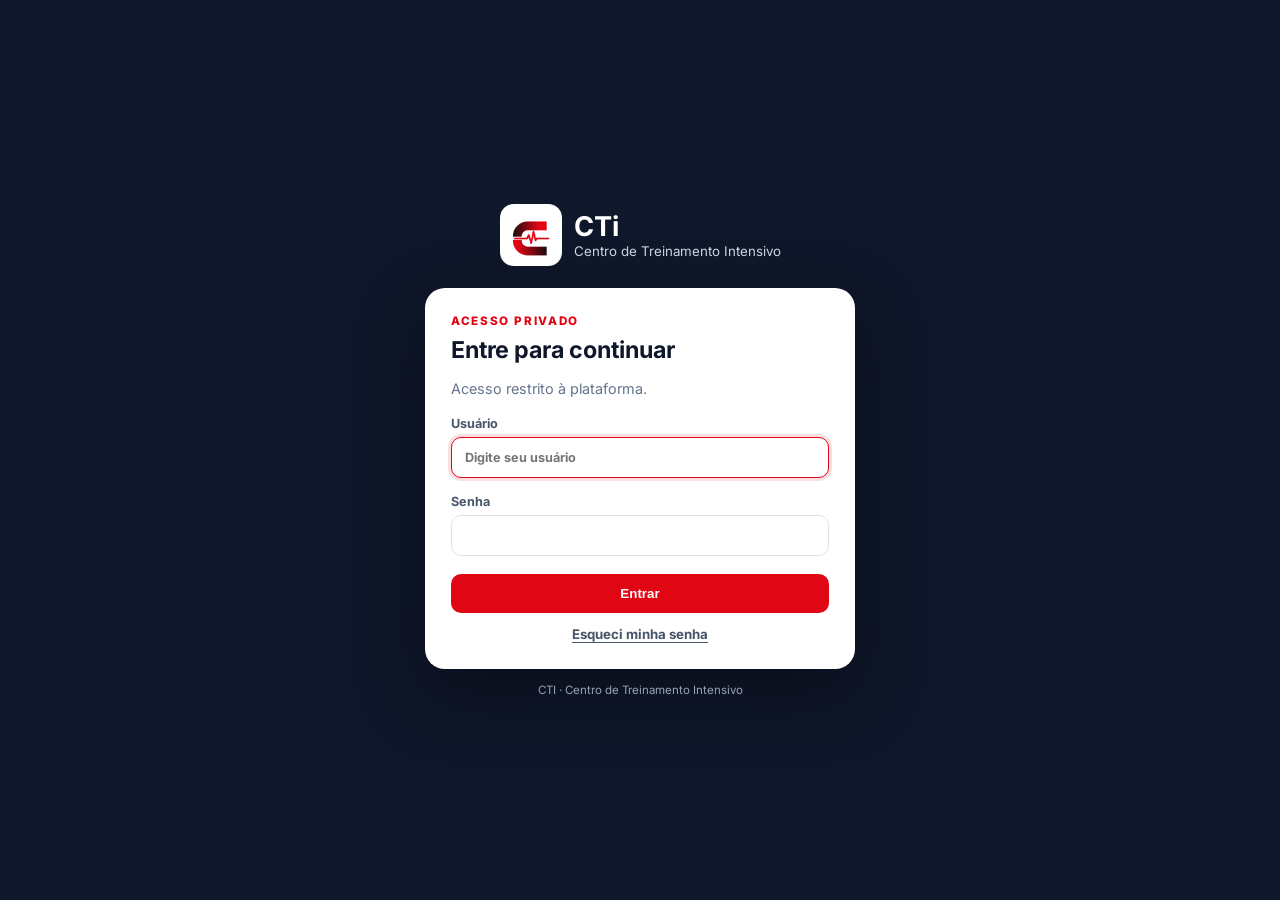
==== static/login.html @ c362c06e "recovery: canonical CTI v31 + MB32 stable tree" ====
<!doctype html>
<html lang="pt-BR">
<head>
<meta charset="utf-8">
<meta name="viewport" content="width=device-width,initial-scale=1,viewport-fit=cover">
<meta name="theme-color" content="#0F172A">
<meta name="robots" content="noindex,nofollow,noarchive">
<title>CTi · Acesso privado</title>
<link rel="icon" type="image/png" href="/static/img/favicon-32.png">
<link rel="preload" href="/static/fonts/inter-latin.woff2" as="font" type="font/woff2" crossorigin>
<link rel="stylesheet" href="/static/login.css">
</head>
<body><div class="wrap">
<div class="brand"><img src="/static/img/icon-192.png" alt="CTi"><div><strong>CTi</strong><small>Centro de Treinamento Intensivo</small></div></div>
<div class="card">
<div class="tag">Acesso privado</div><h1>Entre para continuar</h1>
<p class="muted">Acesso restrito à plataforma.</p>
<form id="form" autocomplete="on">
<label class="f">Usuário<input id="user" name="username" autocomplete="username" placeholder="Digite seu usuário" autocapitalize="none" spellcheck="false" autofocus required></label>
<label class="f">Senha<input id="pass" name="password" type="password" autocomplete="current-password" required></label>
<button class="btn" id="btn" type="submit">Entrar</button>
<button class="linkbtn" id="forgot" type="button">Esqueci minha senha</button>
<div class="err" id="err"></div><div class="cfg" id="cfg"></div>
</form>
<div class="recovery" id="recovery" hidden>
<div class="divider"><span>Recuperar acesso</span></div>
<p class="muted">Use sua chave de recuperação administrativa. Ela libera uma sessão temporária para você entrar e trocar a senha principal na Vercel.</p>
<form id="recoveryForm" autocomplete="off">
<label class="f">Usuário<input id="recoveryUser" name="recovery_username" autocomplete="username" placeholder="Digite seu usuário" autocapitalize="none" spellcheck="false" required></label>
<label class="f">Chave de recuperação<input id="recoveryCode" name="recovery_code" type="password" autocomplete="off" required></label>
<button class="btn secondary" id="recoveryBtn" type="submit">Recuperar acesso</button>
<button class="linkbtn" id="backLogin" type="button">Voltar ao login</button>
<div class="err" id="recoveryErr"></div>
<div class="ok" id="recoveryOk"></div>
</form>
</div>
</div><div class="foot">CTI · Centro de Treinamento Intensivo</div>
</div>
<script src="/static/login.js" defer></script></body></html>
---- static/login.css ----
@font-face{font-family:Inter;src:url(/static/fonts/inter-latin.woff2) format('woff2');font-display:swap;font-weight:400 800}
*{box-sizing:border-box}body{margin:0;min-height:100svh;display:grid;place-items:center;background:#0f172a;font-family:Inter,system-ui,sans-serif;color:#0f172a;padding:24px}.wrap{width:min(430px,100%)}.brand{display:flex;justify-content:center;align-items:center;gap:12px;margin-bottom:22px;color:#fff}.brand img{width:62px;height:62px}.brand strong{font-size:1.7rem}.brand small{display:block;color:#cbd5e1}.card{background:#fff;border-radius:20px;padding:26px;box-shadow:0 24px 70px #0006}.tag{font-size:.73rem;text-transform:uppercase;letter-spacing:.14em;color:#e10613;font-weight:800}.card h1{font-size:1.45rem;margin:8px 0 6px}.muted{color:#64748b;font-size:.9rem;line-height:1.5}.f{display:block;margin-top:16px;font-size:.79rem;font-weight:700;color:#475569}.f input{width:100%;margin-top:6px;border:1px solid #dbe1ea;border-radius:10px;padding:12px 13px;font:inherit;outline:none;background:#fff}.f input:focus{border-color:#e10613;box-shadow:0 0 0 3px #e1061320}.btn{width:100%;border:0;border-radius:10px;background:#e10613;color:#fff;padding:12px;margin-top:18px;font-weight:800;cursor:pointer}.btn:disabled{opacity:.6;cursor:wait}.err{display:none;background:#fee2e2;color:#991b1b;border-radius:9px;padding:10px 12px;margin-top:12px;font-size:.85rem}.foot{text-align:center;color:#94a3b8;font-size:.72rem;margin-top:14px}.cfg{background:#fff7ed;color:#9a3412;border-radius:9px;padding:10px 12px;margin-top:12px;font-size:.84rem;display:none}@media(max-width:480px){body{padding:16px}.card{padding:22px;border-radius:16px}.brand{justify-content:flex-start}.brand img{width:52px;height:52px}}
.linkbtn{display:block;margin:12px auto 0;border:0;background:transparent;color:#475569;font:inherit;font-size:.83rem;font-weight:700;cursor:pointer;text-decoration:underline;text-underline-offset:3px}.linkbtn:hover{color:#e10613}.recovery[hidden]{display:none}.divider{display:flex;align-items:center;gap:10px;margin:4px 0 12px;color:#64748b;font-size:.76rem;font-weight:800;text-transform:uppercase;letter-spacing:.08em}.divider:before,.divider:after{content:"";height:1px;background:#e2e8f0;flex:1}.secondary{background:#0f172a}.ok{display:none;background:#dcfce7;color:#166534;border-radius:9px;padding:10px 12px;margin-top:12px;font-size:.85rem}.recovery .muted{margin-top:0}
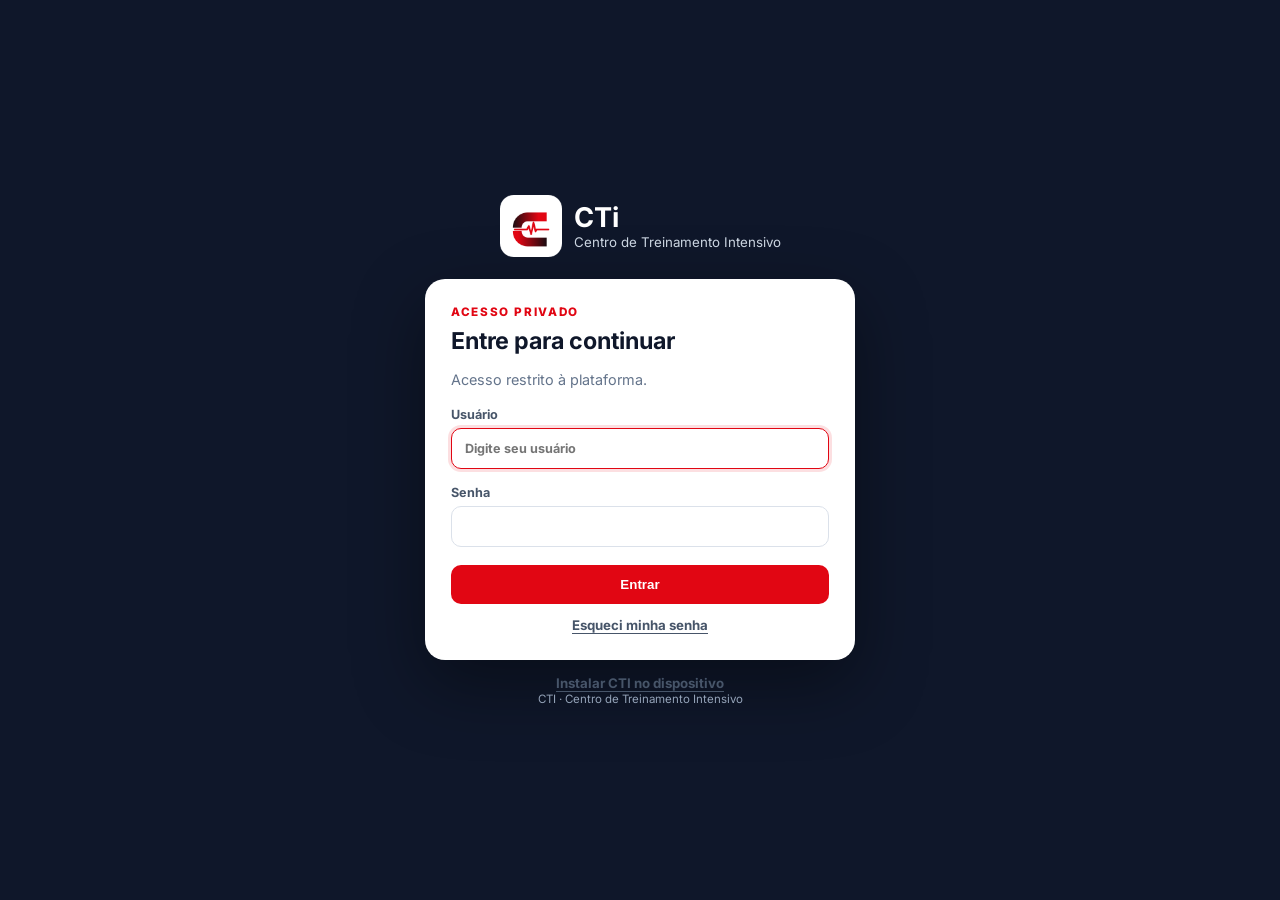
==== commit 0f07e720: "fix(pwa): expose manifest and install from login" ====
--- a/static/login.html
+++ b/static/login.html
@@ -6,6 +6,12 @@
 <meta name="theme-color" content="#0F172A">
 <meta name="robots" content="noindex,nofollow,noarchive">
 <title>CTi · Acesso privado</title>
+<link rel="manifest" href="/static/manifest.json">
+<link rel="apple-touch-icon" href="/static/img/apple-touch-icon.png">
+<meta name="apple-mobile-web-app-capable" content="yes">
+<meta name="apple-mobile-web-app-status-bar-style" content="black-translucent">
+<meta name="apple-mobile-web-app-title" content="CTi">
+<meta name="mobile-web-app-capable" content="yes">
 <link rel="icon" type="image/png" href="/static/img/favicon-32.png">
 <link rel="preload" href="/static/fonts/inter-latin.woff2" as="font" type="font/woff2" crossorigin>
 <link rel="stylesheet" href="/static/login.css">
@@ -34,6 +40,7 @@
 <div class="ok" id="recoveryOk"></div>
 </form>
 </div>
-</div><div class="foot">CTI · Centro de Treinamento Intensivo</div>
+</div><div class="foot"><button class="linkbtn" data-pwa-install type="button">Instalar CTI no dispositivo</button><div>CTI · Centro de Treinamento Intensivo</div></div>
 </div>
+<script src="/static/pwa.js?v=1" defer></script>
 <script src="/static/login.js" defer></script></body></html>
